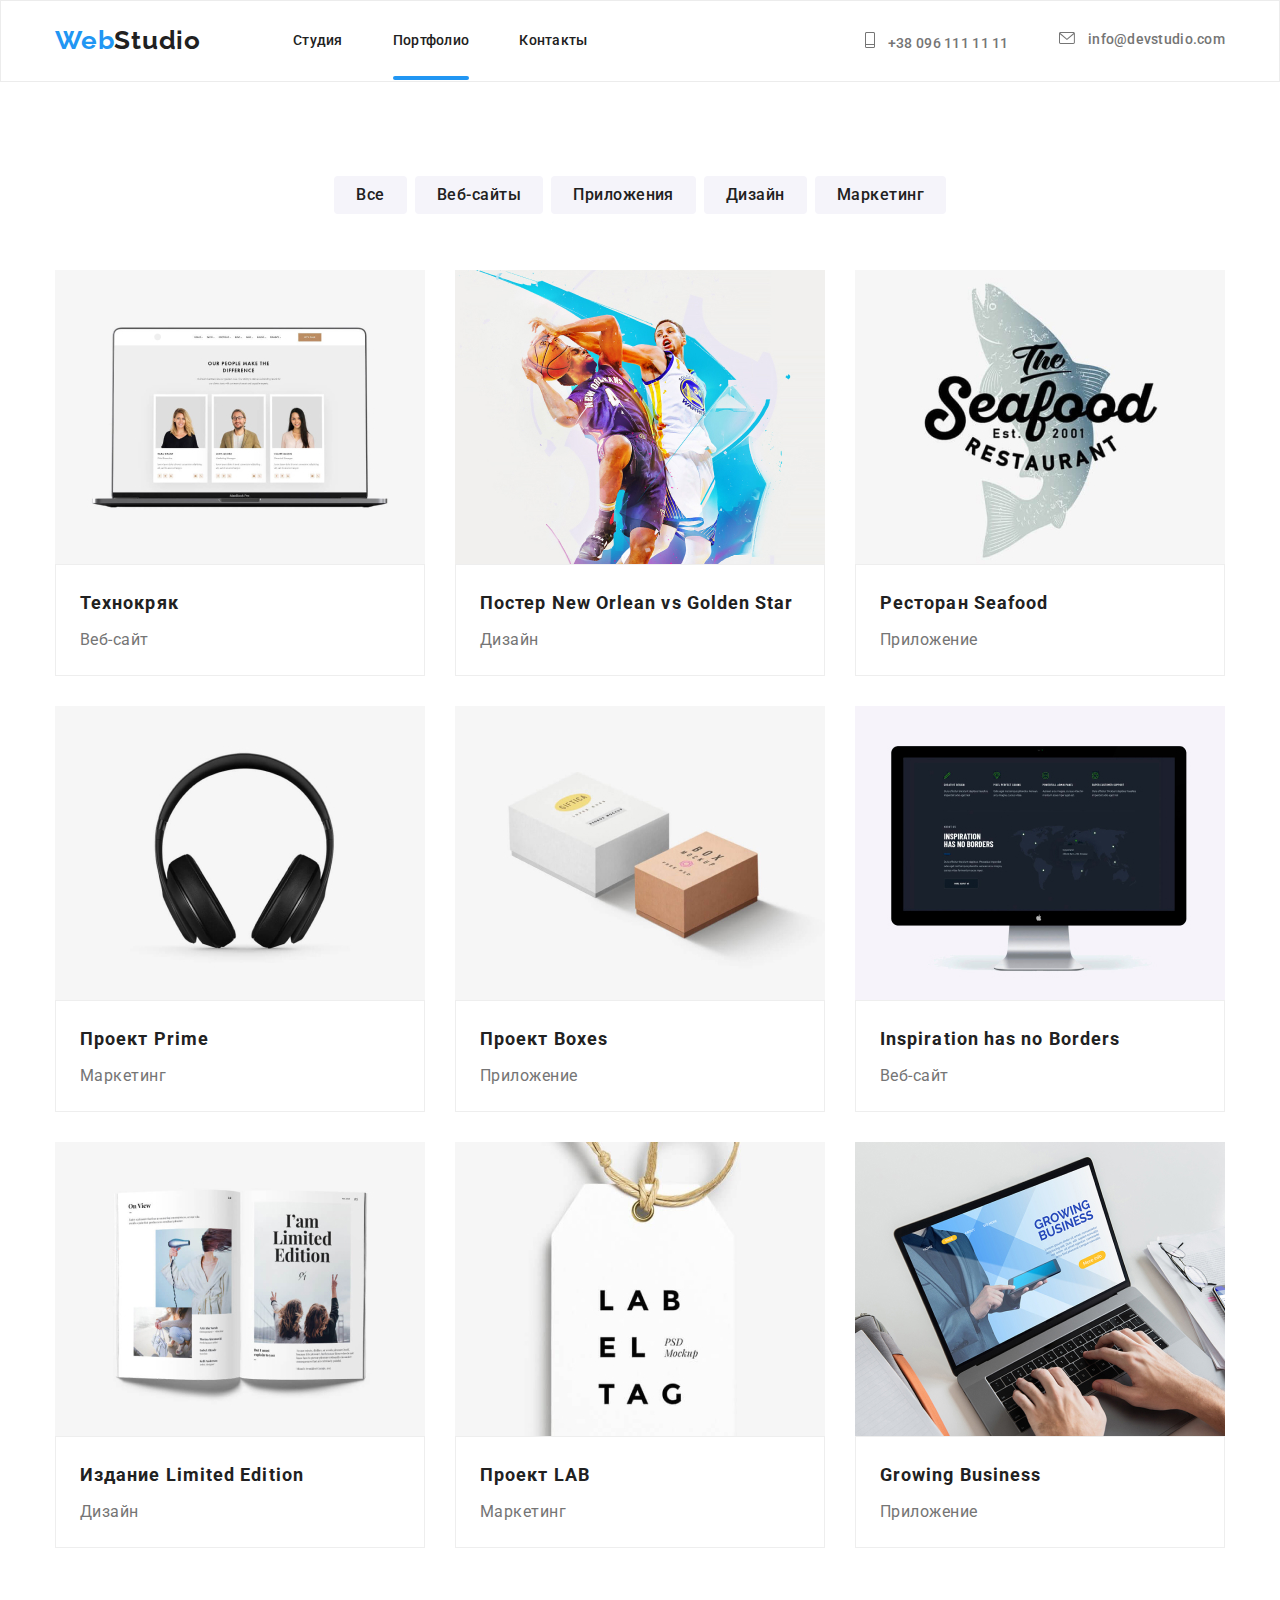
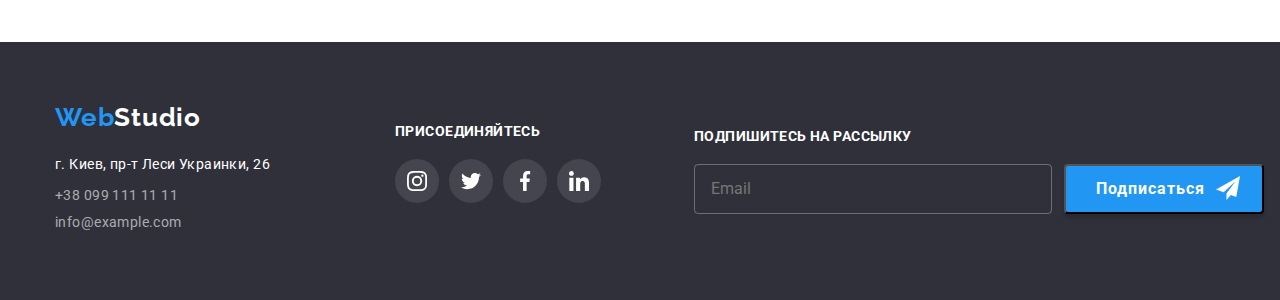
==== portfolio.html @ 3cc156e0 "new start" ====
<!DOCTYPE html>
<html lang="ru">
  <head>
    <meta charset="UTF-8" />
    <meta name="viewport" content="width=device-width, initial-scale=1.0" />
    <title>Portfolio</title>
    <link
      rel="stylesheet"
      href="https://cdnjs.cloudflare.com/ajax/libs/modern-normalize/1.0.0/modern-normalize.css"
    />
    <link
      href="https://fonts.googleapis.com/css2?family=Raleway:wght@700&family=Roboto:wght@400;500;900&display=swap"
      rel="stylesheet"
    />
    <link
      rel="stylesheet"
      href="https://cdnjs.cloudflare.com/ajax/libs/animate.css/4.1.1/animate.min.css"
    />
    <link rel="stylesheet" href="./css/styles.css" />
  </head>
  <body>
    <!-- Header-->
    <header class="portfolio-header">
      <!-- navigation-->
      <div class="container">
        <nav class="navigation">
          <div class="portfolio-logo">
            <a
              class="link-portfolio-link link animate__bounceIn"
              href="./index.html"
              aria-label="Портфолио"
            >
              <span class="logo-list list">Web</span><span class="logo-list2 list">Studio</span>
            </a>
          </div>
          <ul class="navigation-list list">
            <li class="navigation-list-item">
              <a class="navigation-list-link link" href="./index.html">Студия</a>
            </li>
            <li class="navigation-list-item">
              <a class="link navigation-list-link curent-link" href="./portfolio.html"
                ><span class="navigation-list-link2">Портфолио</span></a
              >
            </li>
            <li class="navigation-list-item">
              <a class="navigation-list-link link" href="">Контакты</a>
            </li>
          </ul>
        </nav>

        <!-- address-->
        <address class="address">
          <ul class="list-contacts">
            <li class="header-tel-list list">
              <a class="header-tel-link link" href="tel:+380961111111">
                <svg class="icon-telsvg">
                  <use href="./images/sprite.svg.svg#icon-telsvg"></use>
                </svg>
                +38 096 111 11 11</a
              >
            </li>
            <li class="item-mail list">
              <a class="header-mail-link link" href="mailto:info@devstudio.com">
                <svg class="icon-emailsvg">
                  <use href="./images/sprite.svg.svg#icon-emailsvg"></use>
                </svg>
                info@devstudio.com</a
              >
            </li>
          </ul>
        </address>
      </div>
    </header>
    <!-- Filters-->
    <!-- Main-->
    <main class="Main">
      <section class="filters">
        <h1 hidden>main section</h1>
        <div class="container">
          <div class="wrapper-filters">
            <ul class="filters-list list">
              <li class="filters-item">
                <button class="choose-button-filters" type="button">Все</button>
              </li>
              <li class="filters-item">
                <button class="choose-button-filters" type="button">Веб-сайты</button>
              </li>
              <li class="filters-item">
                <button class="choose-button-filters" type="button">Приложения</button>
              </li>
              <li class="filters-item">
                <button class="choose-button-filters" type="button">Дизайн</button>
              </li>
              <li class="filters-item">
                <button class="choose-button-filters" type="button">Маркетинг</button>
              </li>
            </ul>
          </div>
        </div>
      </section>

      <!-- Portfolio works-->
      <section class="portfolio-works">
        <div class="container">
          <h1 class="title-portfolio" hidden>Портфолио работ</h1>
          <ul class="portfolio-works-list list">
            <li class="item-works">
              <div class="works-img-wraper">
                <img
                  class="item-works-img"
                  src="./images/portfolio.works/img1.jpg"
                  alt="картинка Веб-сайта"
                  width="370"
                  height="294"
                />

                <div class="overlay-portfolio">
                  <p class="text">
                    Технокряк это современная площадка распространения коронавируса. Компании
                    используют эту платформу для цифрового шпионажа и атак на защищённые сервера
                    конкурентов.
                  </p>
                </div>
              </div>

              <div class="works-contant">
                <h2 class="title-works">Технокряк</h2>
                <p class="projects-name">Веб-сайт</p>
              </div>
            </li>

            <li class="item-works">
              <div class="works-img-wraper">
                <img
                  class="item-works-img"
                  src="./images/portfolio.works/img2.jpg"
                  alt="Баскетболисты в прыжке"
                  width="370"
                  height="294"
                />
                <div class="overlay-portfolio">
                  <p class="text">
                    Технокряк это современная площадка распространения коронавируса. Компании
                    используют эту платформу для цифрового шпионажа и атак на защищённые сервера
                    конкурентов.
                  </p>
                </div>
              </div>
              <div class="works-contant">
                <h2 class="title-works">Постер <span lang="en">New Orlean vs Golden Star</span></h2>
                <p class="projects-name">Дизайн</p>
              </div>
            </li>
            <li class="item-works">
              <div class="works-img-wraper">
                <img
                  class="item-works-img"
                  src="./images/portfolio.works/img3.jpg"
                  alt="Название ресторана Seafood"
                  width="370"
                  height="294"
                />
                <div class="overlay-portfolio">
                  <p class="text">
                    Технокряк это современная площадка распространения коронавируса. Компании
                    используют эту платформу для цифрового шпионажа и атак на защищённые сервера
                    конкурентов.
                  </p>
                </div>
              </div>
              <div class="works-contant">
                <h2 class="title-works">Ресторан <span lang="en">Seafood</span></h2>
                <p class="projects-name">Приложение</p>
              </div>
            </li>
            <li class="item-works">
              <div class="works-img-wraper">
                <img
                  class="item-works-img"
                  src="./images/portfolio.works/img4.jpg"
                  alt="Наушники"
                  width="370"
                  height="294"
                />
                <div class="overlay-portfolio">
                  <p class="text">
                    Технокряк это современная площадка распространения коронавируса. Компании
                    используют эту платформу для цифрового шпионажа и атак на защищённые сервера
                    конкурентов.
                  </p>
                </div>
              </div>
              <div class="works-contant">
                <h2 class="title-works">Проект <span lang="en">Prime</span></h2>
                <p class="projects-name">Маркетинг</p>
              </div>
            </li>
            <li class="item-works">
              <div class="works-img-wraper">
                <img
                  class="item-works-img"
                  src="./images/portfolio.works/img5.jpg"
                  alt="Две коробки"
                  width="370"
                  height="294"
                />
                <div class="overlay-portfolio">
                  <p class="text">
                    Технокряк это современная площадка распространения коронавируса. Компании
                    используют эту платформу для цифрового шпионажа и атак на защищённые сервера
                    конкурентов.
                  </p>
                </div>
              </div>
              <div class="works-contant">
                <h2 class="title-works">Проект <span lang="en"> Boxes</span></h2>
                <p class="projects-name">Приложение</p>
              </div>
            </li>
            <li class="item-works">
              <div class="works-img-wraper">
                <img
                  class="item-works-img"
                  src="./images/portfolio.works/img6.jpg"
                  alt="Компьютер"
                  width="370"
                  height="294"
                />
                <div class="overlay-portfolio">
                  <p class="text">
                    Технокряк это современная площадка распространения коронавируса. Компании
                    используют эту платформу для цифрового шпионажа и атак на защищённые сервера
                    конкурентов.
                  </p>
                </div>
              </div>
              <div class="works-contant">
                <h2 class="title-works">
                  <span lang="en">Inspiration has no Borders</span>
                </h2>
                <p class="projects-name">Веб-сайт</p>
              </div>
            </li>
            <li class="item-works">
              <div class="works-img-wraper">
                <img
                  class="item-works-img"
                  src="./images/portfolio.works/img7.jpg"
                  alt="Книга"
                  width="370"
                  height="294"
                />
                <div class="overlay-portfolio">
                  <p class="text">
                    Технокряк это современная площадка распространения коронавируса. Компании
                    используют эту платформу для цифрового шпионажа и атак на защищённые сервера
                    конкурентов.
                  </p>
                </div>
              </div>
              <div class="works-contant">
                <h2 class="title-works">Издание <span lang="en">Limited Edition</span></h2>
                <p class="projects-name">Дизайн</p>
              </div>
            </li>
            <li class="item-works">
              <div class="works-img-wraper">
                <img
                  class="item-works-img"
                  src="./images/portfolio.works/img8.jpg"
                  alt="Бирка от одежды с надписью"
                  width="370"
                  height="294"
                />
                <div class="overlay-portfolio">
                  <p class="text">
                    Технокряк это современная площадка распространения коронавируса. Компании
                    используют эту платформу для цифрового шпионажа и атак на защищённые сервера
                    конкурентов.
                  </p>
                </div>
              </div>
              <div class="works-contant">
                <h2 class="title-works">Проект <span lang="en">LAB</span></h2>
                <p class="projects-name">Маркетинг</p>
              </div>
            </li>
            <li class="item-works">
              <div class="works-img-wraper">
                <img
                  class="item-works-img"
                  src="./images/portfolio.works/img9.jpg"
                  alt="Человек работает за компьютером"
                  width="370"
                  height="294"
                />
                <div class="overlay-portfolio">
                  <p class="text">
                    Технокряк это современная площадка распространения коронавируса. Компании
                    используют эту платформу для цифрового шпионажа и атак на защищённые сервера
                    конкурентов.
                  </p>
                </div>
              </div>
              <div class="works-contant">
                <h2 class="title-works">
                  <span lang="en">Growing Business</span>
                </h2>
                <p class="projects-name">Приложение</p>
              </div>
            </li>
          </ul>
        </div>
      </section>
    </main>
    <!--Footer-->
    <footer class="page-footer">
      <div class="container">
        <nav class="nav-footer">
          <div class="nav-footer-wraper">
            <a class="logo-link link" href="./index.html" aria-label="логотип вэбстудии">
              <span class="logo-footer">Web</span><span class="logo-footer-two">Studio</span>
            </a>
          </div>

          <address class="address">
            <ul class="footer-address-list list">
              <li class="footer-map-item-list list">
                <a
                  class="footer-map-link link"
                  href="https://goo.gl/maps/KVh2sjvW69xW6A4LA"
                  target="_blank"
                >
                  г. Киев, пр-т Леси Украинки, 26
                </a>
              </li>
              <li class="footer-item-tel list">
                <a class="footer-tel-link link" href="tel:+380991111111 ">+38 099 111 11 11</a>
              </li>
              <li class="footer-item-mail list">
                <a class="footer-mail-link link" href="mailto:info@example.com">info@example.com</a>
              </li>
            </ul>
          </address>
        </nav>
        <div class="social-wraper">
          <b class="join">Присоединяйтесь</b>
          <ul class="footer-social-list">
            <li class="footer-social-list-item">
              <a href="" class="footer-social-list-link">
                <svg class="footer-social-list-svg">
                  <use href="./images/sprite.svg.svg#icon-instagramsvg"></use>
                </svg>
              </a>
            </li>
            <li class="footer-social-list-item">
              <a href="" class="footer-social-list-link">
                <svg class="footer-social-list-svg">
                  <use href="./images/sprite.svg.svg#icon-twittersvg"></use>
                </svg>
              </a>
            </li>
            <li class="footer-social-list-item">
              <a href="" class="footer-social-list-link">
                <svg class="footer-social-list-svg">
                  <use href="./images/sprite.svg.svg#icon-facebooksvg"></use>
                </svg>
              </a>
            </li>
            <li class="footer-social-list-item">
              <a href="" class="footer-social-list-link">
                <svg class="footer-social-list-svg">
                  <use href="./images/sprite.svg.svg#icon-linkedinsvg"></use>
                </svg>
              </a>
            </li>
          </ul>
        </div>
        <div class="footer-subscribe-wraper">
          <p class="subscribe-letter">Подпишитесь на рассылку</p>
          <form action="#" method="GET" class="subscribe-form">
            <input
              class="modal-form-subscrib"
              type="email"
              name="mail"
              placeholder="Email"
              required
            />
            <div class="modal-subscribe-button-wraper">
              <button type="submit" class="modal-subscribe-button iconsend">
                <span class="modal-subscribe-link">Подписаться</span>
              </button>
            </div>
          </form>
        </div>
      </div>
    </footer>
  </body>
</html>
---- css/styles.css ----
:root {
  --accent-font: "Roboto", sans-serif;
  --secondary-font: "Raleway", sans-serif;
  --accent-color: #757575;
  --secondary-color: #212121;
  --hover-color: #2196f3;
}


*,
*::before,
*::after {
  box-sizing: border-box;
  padding: 0;
}

body {
  font-family: roboto, sans-serif;
  font-style: normal;
}

.list {
  list-style: none;
}
.link {
  text-decoration: none;
}

ul {
  list-style: none;
}

p,
ul,
h1,
h2,
h3 {
  margin: 0;
  padding: 0;
}
.section {
  padding-top: 94px;
  padding-bottom: 94px;
}

a {
  text-decoration: none;
}
img {
  display: block;
}

.visually-hidden {
  position: absolute !important;
  clip: rect(1px 1px 1px 1px); /* IE6, IE7 */
  clip: rect(1px, 1px, 1px, 1px);
  padding: 0 !important;
  border: 0 !important;
  height: 1px !important;
  width: 1px !important;
  overflow: hidden;
}
.container {
  width: 1200px;
  margin-left: auto;
  margin-right: auto;
  padding-left: 15px;
  padding-right: 15px;
}

/*header html*/
.header { 
   padding-top: 24px;
  padding-bottom: 25px;

}
.header .container {
  display: flex;
  align-items: center;
  
  background-color: #ffffff;
}
.logo {
  font-family: Raleway;
  font-weight: bold;
  font-size: 26px;
  line-height: 1.192;
  /* identical to box height */

  letter-spacing: 0.03em;

  color: --hover-color: #2196f3;
}
.logo-link {
  margin-right: 92px;
  animation-duration: 1000ms;
  animation-iteration-count: 4;
  
}
.logo-two {
  font-family: Raleway;
  font-weight: bold;
  font-size: 26px;
  line-height: 1.192;
  /* identical to box height */

  letter-spacing: 0.03em;
  color: #212121;
}
.studio-color ,
.nav-portfolio-link,
.nav-contakts-link  {
  font-family: Roboto;
  font-style: normal;
  font-weight: 500;
  font-size: 14px;
  line-height: 16px;
  letter-spacing: 0.02em;

  color: #212121;
  transition: all 250ms cubic-bezier(0.4, 0, 0.2, 1);
}
.curent-link {
  position: relative;
  padding-bottom: 32px;
}



 
.curent-link ::after {
  position: absolute;
  left: 0;
  bottom:  0;
  content: "";
  display: block;
  width: 100%;
  height: 4px;
  border-radius: 2px;
  background-color: #2196F3;
  transition: all 250ms cubic-bezier(0.4, 0, 0.2, 1);
 
}

/*.nav-studio-link:hover::after{
  opacity: 1;}*/

.navigation {
  display: flex;
  align-items: center;
}
.navigation-list {
  display: flex;
}
.nav-list-item:not(:last-child) {
  margin-right: 50px;
  
}

.nav-portfolio-link,
.nav-contakts-link {
  font-weight: 500;
  font-size: 14px;
  line-height: 1.142;
  letter-spacing: 0.02em;

  color: #212121;
}



/*Address header html*/
.address {
  font-style: normal;
}

.header .address {
  margin-left: auto;
}
.header-address-list {
  display: flex;
   align-content: center;
   align-items: center;
}
.header-mail-link {
  display: flex;
 
  align-items: center;
  font-weight: 500;
  font-size: 14px;
  line-height: 16px;
  letter-spacing: 0.02em;
  color: #757575;
   align-content: center;
}
.icon-emailsvg {
  padding: 0;
  border: none;
  width: 16px;
  height: 12px;
  margin-right: 10px;
  fill: currentColor;
 
}
.icon-emailsvg:hover {
 fill:rgba(33, 150, 243, 1) ; 

}


.header-tel-link {
  font-weight: 500;
  font-size: 14px;
  line-height: 16px;
  letter-spacing: 0.02em;
  color: #757575;
  margin-right: 50px;
}
.icon-telsvg {
   padding: 0;
  border: none;
  width: 10px;
  height: 16px;
  margin-right: 10px;
  fill: currentColor;

}
.icon-telsvg:hover {
 fill:rgba(33, 150, 243, 1) ; 

}
/*header navigation hover*/
.nav-link:hover,
.nav-link:focus,
.studio-color:hover,
.studio-color:focus,
.nav-portfolio-link:hover,
.nav-portfolio-link:focus,
.nav-contakts-link:hover,
.nav-contakts-link:focus,
.header-mail-link:hover,
.header-mail-link:focus,
.header-tel-link:hover,
.header-tel-link:focus {
  color: #2196f3;
}



/*main index.html*/

/*Hero*/
.Hero {
  background: #2f303a;
  align-items: center;
  padding-top: 200px;
  padding-bottom: 200px;
}
.overlay  {
  height: 600px;
  
  margin-left: auto;
  margin-right: auto;
  background-image: linear-gradient(to right,rgba(47, 48, 58, 0.4), rgba(47, 48, 58, 0.4)
  ) ,
  url("../images/hero/hero.png.png");
  background-size: cover;
}

.title-hero {
  font-family: Roboto;
  font-weight: 900;
  font-size: 44px;
  line-height: 1.364;
  /* or 136% */

  text-align: center;
  letter-spacing: 0.06em;
  text-transform: uppercase;

  color: #ffffff;

  align-content: center;
}
.wraper-title {
  padding-left: 30px;
}
.wraper-button-hero {
  align-items: center;
  text-align: center;
  letter-spacing: 0.06em;

  align-content: center;
  padding: 30px;
   
}
.button-hero {
  font-weight: 700;
  font-size: 16px;
  line-height: 1.875
  text-align: center;
  align-items: center;
  letter-spacing: 0.06em;
  background: #188ce8;
  color: #ffffff;
  border-radius: 4px;
  
}
.button-hero-link:hover,
.button-hero-link:focus {
color:  rgba(0, 0, 0, 0.25);
}

.button-hero-link {
  padding: 10px 32px;
  font-weight: bold;
  font-size: 16px;
  line-height: 1.87;
  /* identical to box height, or 187% */

  display: flex;
  align-items: center;
  text-align: center;
  letter-spacing: 0.06em;

  color: #ffffff;
 
}

/*features*/
.features {
  padding-top: 94px;
  padding-bottom: 94px;
}
.title-advantages {
  font-weight: bold;
  font-size: 14px;
  line-height: 1.142;
  letter-spacing: 0.03em;
  text-transform: uppercase;

  color: #212121;
  padding-top: 30px;
}
.features-item:not(:first-child) {
  padding-left: 30px;
 
}


.features-list {
  display: flex;
  flex-wrap: nowrap;
  }
  .features-item::before {
    display: block;
    content:"" ;
    height: 120px;
    background-color:rgba(245, 244, 250, 1) ;
    background-repeat: no-repeat;
    background-position: center;
   /*background-size: contain;*/
    border-radius: 4px;
    }


.features-item.antena::before {
  background-image: url("../images/Feautures/antena.svg.svg");

}

.features-item.clock::before {
  background-image: url("../images/Feautures/clock.svg.svg");

}
.features-item.diagram::before {
  background-image: url("../images/Feautures/diagram.svg.svg");

}
.features-item.astronaut::before {
  background-image: url("../images/Feautures/astronaut.svg.svg");

}


.wraper-features {
  align-items: center;
}

.desc-title-advantages {
  font-weight: normal;
  font-size: 14px;
  line-height: 1.714;
  /* or 171% */

  letter-spacing: 0.03em;

  color: #757575;
  width: 270px;
}
/*description of services*/
.description-services {
  padding-bottom: 94px;
}
.description-services-item-list {
  display: flex;
  flex-wrap: nowrap;
}

.item-services:not(:last-child) {
  margin-right: 30px;
}

.title-description {
  font-weight: bold;
  font-size: 36px;
  line-height: 1.17;
  text-align: center;
  letter-spacing: 0.03em;

  color: #212121;
 padding-bottom:  50px;
}
.item-services {
  position: relative;
}
.describtion-img {
  position: absolute;
  display: flex;
  justify-content: center;
  align-items: center;
  background: rgba(47, 48, 58, 0.8);
  width: 370px;
height: 70px;
left: 0;
bottom: 0;

font-family: Roboto;
font-style: normal;
font-weight: bold;
font-size: 14px;
line-height: 1.142;
text-align: center;
letter-spacing: 0.03em;
text-transform: uppercase;

color: #FFFFFF;


}

/*Team*/
.section.team {
 background: #F5F4FA;
}
.wraper-team {
  padding-bottom: 47px;
}

.title-team {
  font-weight: 700;
  font-size: 36px;
  line-height: 1.17;
  text-align: center;
  letter-spacing: 0.03em;

  color: #212121;
  margin-bottom: 54px;

}
.item-team { 
  background: #FFFFFF;
/* material shadow v1 */

box-shadow: 0px 1px 3px rgba(0, 0, 0, 0.12), 0px 1px 1px rgba(0, 0, 0, 0.14), 0px 2px 1px rgba(0, 0, 0, 0.2);
border-radius: 0px 0px 4px 4px;
}

.team-list {
  display: flex;
  flex-wrap: nowrap;
}
.item-team:not(:last-child) {
  margin-right: 30px;
}

.title-name {
  font-weight: 500;
  font-size: 16px;
  line-height: 1.19;
  /*text-align: center;*/
  /* identical to box height */
  letter-spacing: 0.03em;

  color: #212121;
}
.title-advantages {
  padding-bottom: 10px;
}

.social-list-svg {
  width: 20px;
  height: 20px;
  fill:#AFB1B8;
  transition: fill 250ml cubic-bezier(0.4, 0, 0.2, 1);
  
}
.social-list {
  display: flex;
  justify-content: space-between;
   padding-left: 32px;
   padding-right: 32px;
  padding-top: 16px;
   padding-bottom: 30px;
}
/*.social-list:not(:last-child) {
  padding-left: 32px;*/



.social-list-link {
  display: flex;
  align-items: center;
  justify-content: center;
  width: 44px;
  height: 44px;
  border-radius: 50%;
 background-color:#ffffff ;
 fill: #ffffff ;
 
 transition: background-color 250ms cubic-bezier(0.4, 0, 0.2, 1);

}

.social-list-link:hover,
.social-list-link:focus {
  background-color: #2196F3;
  color: #ffffff;
   
}


.social-list-link:hover
.social-list-svg,
.social-list-link:focus 
.social-list-svg {
  fill: currentColor;
  
}



.team-description {
  align-items: center;
  text-align: center;
  padding-top: 10px;
}

.desc-profession {
  font-weight: normal;
  font-size: 16px;
  line-height: 1.19;
  /* identical to box height */

  /*text-align: center;*/
  letter-spacing: 0.03em;

  color: #757575;
margin-bottom: 30px;
}
/*clients*/
.clients  {
  display: flex;
  align-items: center;
  padding-top: 94px;
  padding-bottom: 94px;
  background-color: #ffffff;
}
.clients-name {
font-family: Roboto;
font-style: 700;
font-weight: bold;
font-size: 36px;
line-height: 1.17;
text-align: center;
letter-spacing: 0.03em;
color: #212121;
padding-bottom: 50px;
}
.clients-list {
  display: flex;
}
.clients-list-item {
width: 170px;
height: 90px;
border: 1px solid #AFB1B8;
border-radius: 4px;
margin-right: 30px;
display: flex;
justify-content: center;
align-items: center;

}
.clients-list-link {
  display: flex;
  align-items: center;
  justify-content: center;
  width: 170px;
  height: 90px;
  border-radius: 4px;
  color: #AFB1B8;
   transition: all 250ms cubic-bezier(0.4, 0, 0.2, 1);

}


.clients-list-item:last-child {
  margin-right: 0;
}

.clients-list-link svg {
  fill: rgba(175, 177, 184, 1);
 
   
 }
 .clients-list-link:hover svg,
 .clients-list-link:focus svg
  {
   fill:#2196F3;
   border-color: #2196F3;
  
  color: #AFB1B8 ;
    
 }

 .clients-list-item:hover ,
 .clients-list-item:focus 
  {
   border-color: #2196F3;
   fill:#2196F3;
    
 }
 .clients-list-svg {
  fill: currentColor;
  transition: all 250ms cubic-bezier(0.4, 0, 0.2, 1);

}

.yaco {
 width: 46px;
 height: 50px;
 
 
}
.tagline {
  width: 40px;
 height: 52px;

}
.company {
  width: 40px;
 height: 42px;

}
.fosterpeters {
  width: 80px;
 height: 42px;

}
.brand {
  width: 60px;
 height: 48px;

}
.tag {
  width: 88px;
 height: 46px;

}




/*Footer html*/
.page-footer {
  background: #2f303a;
  display: block;
  
}

.page-footer > .container {
  display: flex;

  align-items: center;
}

.nav-footer {
  padding-top: 60px;
  padding-bottom: 60px;
}
.nav-footer-wraper {
  padding-bottom: 20px;
}

.logo-footer {
  font-family: Raleway;
  font-weight: bold;
  font-size: 26px;
  line-height: 1.192;
  /* identical to box height */

  letter-spacing: 0.03em;

  color: #2196f3;
}

.logo-footer-two {
  font-family: Raleway;
  font-weight: bold;
  font-size: 26px;
  line-height: 1.192;
  /* identical to box height */

  letter-spacing: 0.03em;
  color: #ffffff;
}

.footer-map-link {
  font-family: Roboto;
  font-weight: normal;
  font-size: 14px;
  line-height: 1, 714;
  /* or 171% */

  letter-spacing: 0.03em;

  color: #ffffff;
  padding-top: 20px;
}

.tel-item,
.mail-item {
  padding-top: 9px;
}

.footer-tel-link,
.footer-mail-link {
  font-family: Roboto;
  font-weight: normal;
  font-size: 14px;
  line-height: 1, 714;
  /* or 171% */

  letter-spacing: 0.03em;

  color: rgba(255, 255, 255, 0.6);
}
.social-wraper {
  display: block;
  min-width:  206px;
  height: 120px;
 margin-left: 102px;
}
.join {
display:inline-block;
margin-bottom: 21px;
font-style: normal;
font-weight: 700;
font-size: 14px;
line-height: 1.143;
letter-spacing: 0.03em;
text-transform: uppercase;
color: #FFFFFF;
text-align: left;

margin-bottom: 20px;
padding-top: 12px;

}

.footer-social-list {
  display: flex;
  width: 206px;
  justify-content: space-between;
}

.footer-social-list-link {
  display: flex;
  align-items: center;
  justify-content: center;
  width: 44px;
  height: 44px;
  border-radius: 50%;
 background-color:rgba(255, 255, 255, 0.1) ;
 fill:rgba(255, 255, 255, 0.1)  ;
transition: all 250ms cubic-bezier(0.4, 0, 0.2, 1);
}

.footer-social-list-link:hover,
.footer-list-link:focus {
  background-color: #2196F3;
  color: #ffffff;
}


.footer-social-list-link:hover
.footer-social-list-svg,
.footer-social-list-link:focus 
.footer-social-list-svg {
  fill: currentColor;
  
}
.footer-social-list-svg {
  width: 20px;
  height: 20px;
  fill: #ffffff;
  }

  .footer-subscribe-wraper {
    display: block;
  width: 570px;
  height: 86px;
  margin-left: 93px;
  
 }
 .subscribe-form {
  display: inline-flex;
  align-items: center;
  
}
.subscribe-letter {
  display: flex;
  
font-style: normal;
font-weight: bold;
font-size: 14px;
line-height: 1.142;
letter-spacing: 0.03em;
text-transform: uppercase;

color: #FFFFFF;
margin-bottom: 20px;

  
}
.modal-form-subscrib {
  display: block;
  width: 358px;
height: 50px;
border: 1px solid rgba(255, 255, 255, 0.3);
box-sizing: border-box;

border-radius: 4px;
padding-left: 16px;
background-color: transparent;
color: rgba(255, 255, 255, 0.6);
  
}
.modal-subscribe-button {
  width: 200px;
height: 50px;
background-color: #2196F3;
box-shadow: 0px 4px 4px rgba(0, 0, 0, 0.15);
border-radius: 4px;
margin-left: 12px;

}

.modal-subscribe-link {
  width: 109px;
height: 30px;



font-style: normal;
font-weight: bold;
font-size: 16px;
line-height: 1.875;


display: flex;
align-items: center;
text-align: center;
letter-spacing: 0.06em;

color: #FFFFFF;
padding-left: 30px;


}
.modal-subscribe-button-wraper {
  position: relative;
  cursor: pointer;


  

}
.modal-subscribe-button {
   cursor: pointer;
 
}
.modal-subscribe-button::after {
  content: "";
  display: block;
width: 24px;
 height: 24px;
   background-color: transparent;
  background-repeat: no-repeat;
  background-position: center;
  padding-left: 10px;
  position: relative;
  cursor: pointer;

}
 
.iconsend::after {
position: absolute;
background-image: url("../images/SVG/icon.send.svg.svg");

  top:50;
right: 50;
transform: translate(150px ,-28px);

}

  
/*modal button*/

.backdrop {
  position: fixed;
  top: 0;
  left: 0;

  width: 100%;
  height: 100%;
  background-color: rgba(47, 48, 58, 0.4);
  transition: all 250ms cubic-bezier(0.4, 0, 0.2, 1);
}
.backdrop.is-hidden {
  opacity: 0;
  visibility: hidden;
  pointer-events: none;
  transition: all 250ms linear 250ms;
}

.backdrop.is-hidden .modal {
  transform: translate(-50%, -50%) scale(0);
  transition: all 500ms linear 0ms;
}
/*============ MODAL  ============*/

.modal {
  position: absolute;
  top: 50%;
  left: 50%;
  transform: translate(-50%, -50%) scale(1);
  width: 528px;
  height: 581px;
  background-color: #ffffff;
  box-shadow: 0px 1px 3px rgba(0, 0, 0, 0.12), 0px 1px 1px rgba(0, 0, 0, 0.14), 0px 2px 1px rgba(0, 0, 0, 0.2);
  border-radius: 4px;
  
}
.close-btn:focus + .modal-btn-svg{
  fill: #2196F3;
    
}
.close-btn:focus {
   fill: #2196F3;
     
}


.modal-btn-svg {
  position: absolute;
  top: 0;
  left: 0;
  width: 30px;
  height: 30px;
/*background: #FFFFFF;*/
color: #000000;
padding-top: 8px;
padding-bottom: 10px;
 }

.close-btn {
  position: absolute;
  top: 8px;
  right: 8px;
  width: 30px;
  height: 30px;
  background-color: #FFFFFF;
  border: 1px solid rgba(0, 0, 0, 0.1);
  border-radius: 50%;
  cursor: pointer;
}

.modal-wraper{
  width: 528px;
  height: 581px;
margin:  auto;
padding: 40px;


}
/*============ MODAL FORM ============*/
.modal-form {
  width: 448px;
  
}


textarea {
  resize: none;
}

.text-area {

  font-family: Roboto;
font-style: normal;
font-weight: bold;
font-size: 20px;
line-height: 1.15;
text-align: center;
letter-spacing: 0.03em;

color: #212121;
margin-bottom: 12px;

}
.form-field {
  display: flex;
  flex-direction: column;
  margin-bottom: 10px;
  outline: none;
}

.fields-name {

font-style: normal;
font-weight: normal;
font-size: 12px;
line-height: 1.667;
/* identical to box height */

letter-spacing: 0.01em;

color: #757575;

}
.modal-form-input {
  display: block;
  width: 100%;
  height: 40px;
  border: 1px solid rgba(33, 33, 33, 0.2);
  border-radius: 4px;
  padding-left: 42px;
}


.comment {
  width: 448px;
height: 120px;
border: 1px solid rgba(33, 33, 33, 0.2);
box-sizing: border-box;
border-radius: 4px;
padding: 12px 16px;

} 
/*.enter-text {
  display: block;
  width: 416px;
height: 96px;



font-style: normal;
font-weight: normal;
font-size: 14px;
line-height: 1.142;
letter-spacing: 0.01em;

color: rgba(117, 117, 117, 0.5);
padding: 12px 16px;
}*/

.send-button {
  display: flex;
  width: 200px;
height: 50px;
background-color: #188CE8;
box-shadow: 0px 4px 4px rgba(0, 0, 0, 0.15);
border-radius: 4px;
margin: 0 auto;
/*padding-top: 30px;
padding-bottom: 40px;*/
border: none;
}
.send-button-link {
  width: 89px;


font-style: normal;
font-weight: bold;
font-size: 16px;
line-height: 1.875;
/* identical to box height, or 187% */

display: flex;
align-items: center;
text-align: center;
letter-spacing: 0.06em;

color: #FFFFFF;
padding-top: 10px;
padding-bottom: 10px;
padding-left: 56px;}



.modal-form-policy-label::before {
  display: inline-block;
  content: "";
  width: 16px;
  height: 15px;
  outline: 1px solid #000;
  margin-right: 8px;
 
  
}
.modal-form-input:focus,
.comment:focus {
  outline: none;
  border: 1px solid  #2196F3;
  cursor: pointer;
}

.modal-form-input:focus + .modal-form-svg-icon {
  fill: #2196F3;
}
.modal-form-policy-label::before:hover {
 
  border-color: transparent;
  background-color: #2196F3;
border-radius: 4px;
 

}

.modal-form-policy:checked + .modal-form-policy-label::before {
 background-image: url("../images/SVG/icon.check.svg.svg");
   background-color: #2196F3;
  border-color: transparent;
  background-size: contain;
background-origin: border-box;
border-radius: 2px;
  
 
}

.modal-form-policy-label {
  display: flex;
  align-items: center;
}
.icon {
  display: inline-block;
  width: 16px;
  height: 15px;
  background-color: #2196F3;
  border-radius: 2px;
  margin-right: 7px;

}
.modal-form-field-wrapper {
   display: block;
  position: relative;
  margin-top: 10px;


}
.modal-form-svg-icon {
  position: absolute;
  top: 50%;
  left: 12px;
  transform: translateY(-50%);
}
.agreemment-policy{
  font-family: Roboto;
font-style: normal;
font-weight: normal;
font-size: 14px;
line-height: 1.714;
/* identical to box height, or 171% */

letter-spacing: 0.03em;

color: #757575;


}
.terms-agreement {
  text-decoration: underline;
  color: #2196F3;;

}


/******finish index.html******/

/*body for portfolio*/
body {
  font-family: roboto, sans-serif;
  font-style: normal;
}
.list {
  list-style: none;
}
.link {
  text-decoration: none;
}

.address {
  font-style: normal;
}
/*header navigation portfolio*/

.portfolio-header .container {
  align-items: center;
  display: flex;
 
   /*padding-top: 24px;
   padding-bottom: 25px;
   background-color: #ffffff;*/
}
.portfolio-header {
  border: 1px solid #ECECEC;
   padding-top: 24px;
   padding-bottom: 25px;
   background-color: #ffffff;

}
 

.link-portfolio-link {
  display: block;
 margin-right: 92px;
  /*padding-top: 32px;
  padding-bottom: 32px;*/
  animation-duration: 1000ms;
  animation-iteration-count: 4;

}
.logo-list {
  font-family: Raleway;
  font-style: normal;
  font-weight: bold;
  font-size: 26px;
  line-height: 1.19;
  /* identical to box height */

  letter-spacing: 0.03em;

  color: #2196f3;
 
}
.logo-list2 {
  font-family: Raleway;
  font-style: normal;
  font-weight: bold;
  font-size: 26px;
  line-height: 1.19;
  /* identical to box height */

  letter-spacing: 0.03em;

  color: #212121;
}

.navigation {
  display: flex;

}
.navigation-list-item:not(:last-child) {
margin-right: 50px;
}
.list-contacts {
  display: flex;
 
}
  .address {
  margin-left: auto;
}

.navigation-list-link {
 /*display: block;*/

  font-weight: 500;
  font-size: 14px;
  line-height: 0.87;
  letter-spacing: 0.02em;

  color: #212121;
  /*padding-top: 32px;
  padding-bottom: 32px;*/
  transition: all 250ms cubic-bezier(0.4, 0, 0.2, 1);
}

.navigation-list-link:hover,
.navigation-list-link:focus,
.navigation-list-link2:hover,
.navigation-list-link2:focus,
.header-mail-link:hover,
.header-mail-link:focus,
.header-tel-link:hover,
.header-tel-link:focus {
  color: #2196f3;
}

}
.icon-emailsvg {
  padding: 0;
  border: none;
  width: 16px;
  height: 12px;
  margin-right: 10px;
  fill: currentColor;
 
}
.icon-emailsvg:hover {
 fill:rgba(33, 150, 243, 1) ; 

}

.icon-telsvg {
   padding: 0;
  border: none;
  width: 10px;
  height: 16px;
  margin-right: 10px;
  fill: currentColor;

}
.icon-telsvg:hover {
 fill:rgba(33, 150, 243, 1) ; }

.navigation-list-link2 {
  font-weight: 500;
  font-size: 14px;
  line-height: 0.87;
  letter-spacing: 0.02em;

  color: #212121;
}
/*address portfolio*/
.header-mail-link,
.header-tel-link {
 display: block;
 
  font-weight: 500;
  font-size: 14px;
  line-height: 0.87;
  letter-spacing: 0.02em;
  transition: color 250ms cubic-bezier(0.4, 0, 0.2, 1);
  
 /* padding-top: 32px;
  padding-bottom: 32px;*/
}
/*filters*/

/*main*/
.main {
  background: #e5e5e5;
  position: absolute;
  width: 1170px;
  height: 1360px;
  left: 215px;
  top: 174px;
  
}

.filters {
  padding-top: 94px;
}
 .filters-list  {
   
  display: flex;
  justify-content:  center;
 }

.wrapper-filters {
  justify-content:  center;
}

.filters-item:not(:last-child) {
  margin-right: 8px;
   }




.choose-button-filters:hover,
.choose-button-filters:focus {
  color: #ffffff;
  background-color:  #2196f3;
  box-shadow: 0px 3px 1px rgba(0, 0, 0, 0.1), 0px 1px 2px rgba(0, 0, 0, 0.08),
    0px 2px 2px rgba(0, 0, 0, 0.12);
     cursor: pointer;


}
.choose-button-filters {
  font-weight: 500;
  font-size: 16px;
  line-height: 1.62;
  text-align: center;
  letter-spacing: 0.03em;
  color:  #212121;;
  background: #F5F4FA;
   padding: 6px 22px;
   border: none;
   border-radius: 4px;
   min-width: 73px;
    
    padding: 6px 22px;
    cursor: pointer;
    transition: all 250ms cubic-bezier(0.4, 0, 0.2, 1)  ;

}

    

/*portfolio works*/
.title-works {
  font-weight: bold;
  font-size: 18px;
  line-height: 2;
  /* identical to box height, or 200% */

  letter-spacing: 0.06em;

  color: #212121;
  margin: 0;
}

.item-works-img {
  display: block;
}
.portfolio-works {
  padding-top: 56px;
  padding-bottom: 94px;
}

.portfolio-works-list  {
  display: flex;
  flex-wrap: wrap;
 
}

.item-works:nth-child(3n) {
  margin-right: 0px;

}

.item-works:nth-last-child(-n+3){
  margin-bottom: 0px;
}
.item-works-img::before {
  display: inline-block;
  position: absolute;
  contain:"";
  background: rgba(33, 150, 243, 0.9);
  width: 100%;
height: 100%;

}
.works-contant {
 padding: 20px 24px;
  background: #FFFFFF;
border: 1px solid #EEEEEE;
box-sizing: border-box;
cursor: pointer;
}
.item-works:hover {
box-shadow: 0px 1px 1px rgba(0, 0, 0, 0.12), 0px 4px 4px rgba(0, 0, 0, 0.06), 1px 4px 6px rgba(0, 0, 0, 0.16);
cursor: pointer;
}



.projects-name {
  font-weight: normal;
  font-size: 16px;
  line-height: 1.87;
  /* identical to box height, or 187% */

  letter-spacing: 0.03em;

  color: #757575;
  padding-top: 4px;
  margin: 0;
}

.item-works {
width: 370px;
margin-right: 30px;
margin-bottom: 30px;



}
.item-works:hover .overlay-portfolio {
  transform: translateY(0%);
}
.works-img-wraper {
  position: relative;
  overflow: hidden;
   
  }

.overlay-portfolio {
  position: absolute;
  top: 0;
  right: 0;
  background-color: rgba(33, 150, 243, 0.9);
width: 100%;
height: 100%;
 transform:translateY(100%);
  transition: all 250ms cubic-bezier(0.4, 0, 0.2, 1);



}

.text {
 
font-style: normal;
font-weight: normal;
font-size: 18px;
line-height: 1.556;
/* or 156% */

letter-spacing: 0.03em;

color: #FFFFFF;
padding-top: 63px;
padding-right: 24px;
padding-left: 24px;
}

/*footer*/
.page-footer {
  background: #2f303a;
  display: block;
   
}
.page-footer > .container {
  display: flex;
  align-items: center;
}

.logo-footer {
  font-family: Raleway;
  font-weight: bold;
  font-size: 26px;
  line-height: 1.192;
  /* identical to box height */

  letter-spacing: 0.03em;

  color: #2196f3;
}
.footer-map-link {
  font-family: Roboto;
  font-weight: normal;
  font-size: 14px;
  line-height: 1.714;
  /* or 171% */

  letter-spacing: 0.03em;

  color: #ffffff;
  padding-top: 20px;
  
}
.footer-map-item-list, 
.footer-item-tel,
 .footer-item-mail {
   padding-bottom: 9px;

}

.footer-tel-link,
.footer-mail-link {
  font-weight: normal;
  font-size: 14px;
  line-height: 1.14;
  /* or 171% */

  letter-spacing: 0.03em;
  color: rgba(255, 255, 255, 0.6);
}
.tel-item,
.mail-item {
  padding-top: 9px;
}
.footer-map-link:hover,
.footer-map-link:focus,
.footer-tel-link:hover,
.footer-tel-link:focus,
.footer-mail-link:hover,
.footer-mail-link:focus {
  color: #2196f3;
}
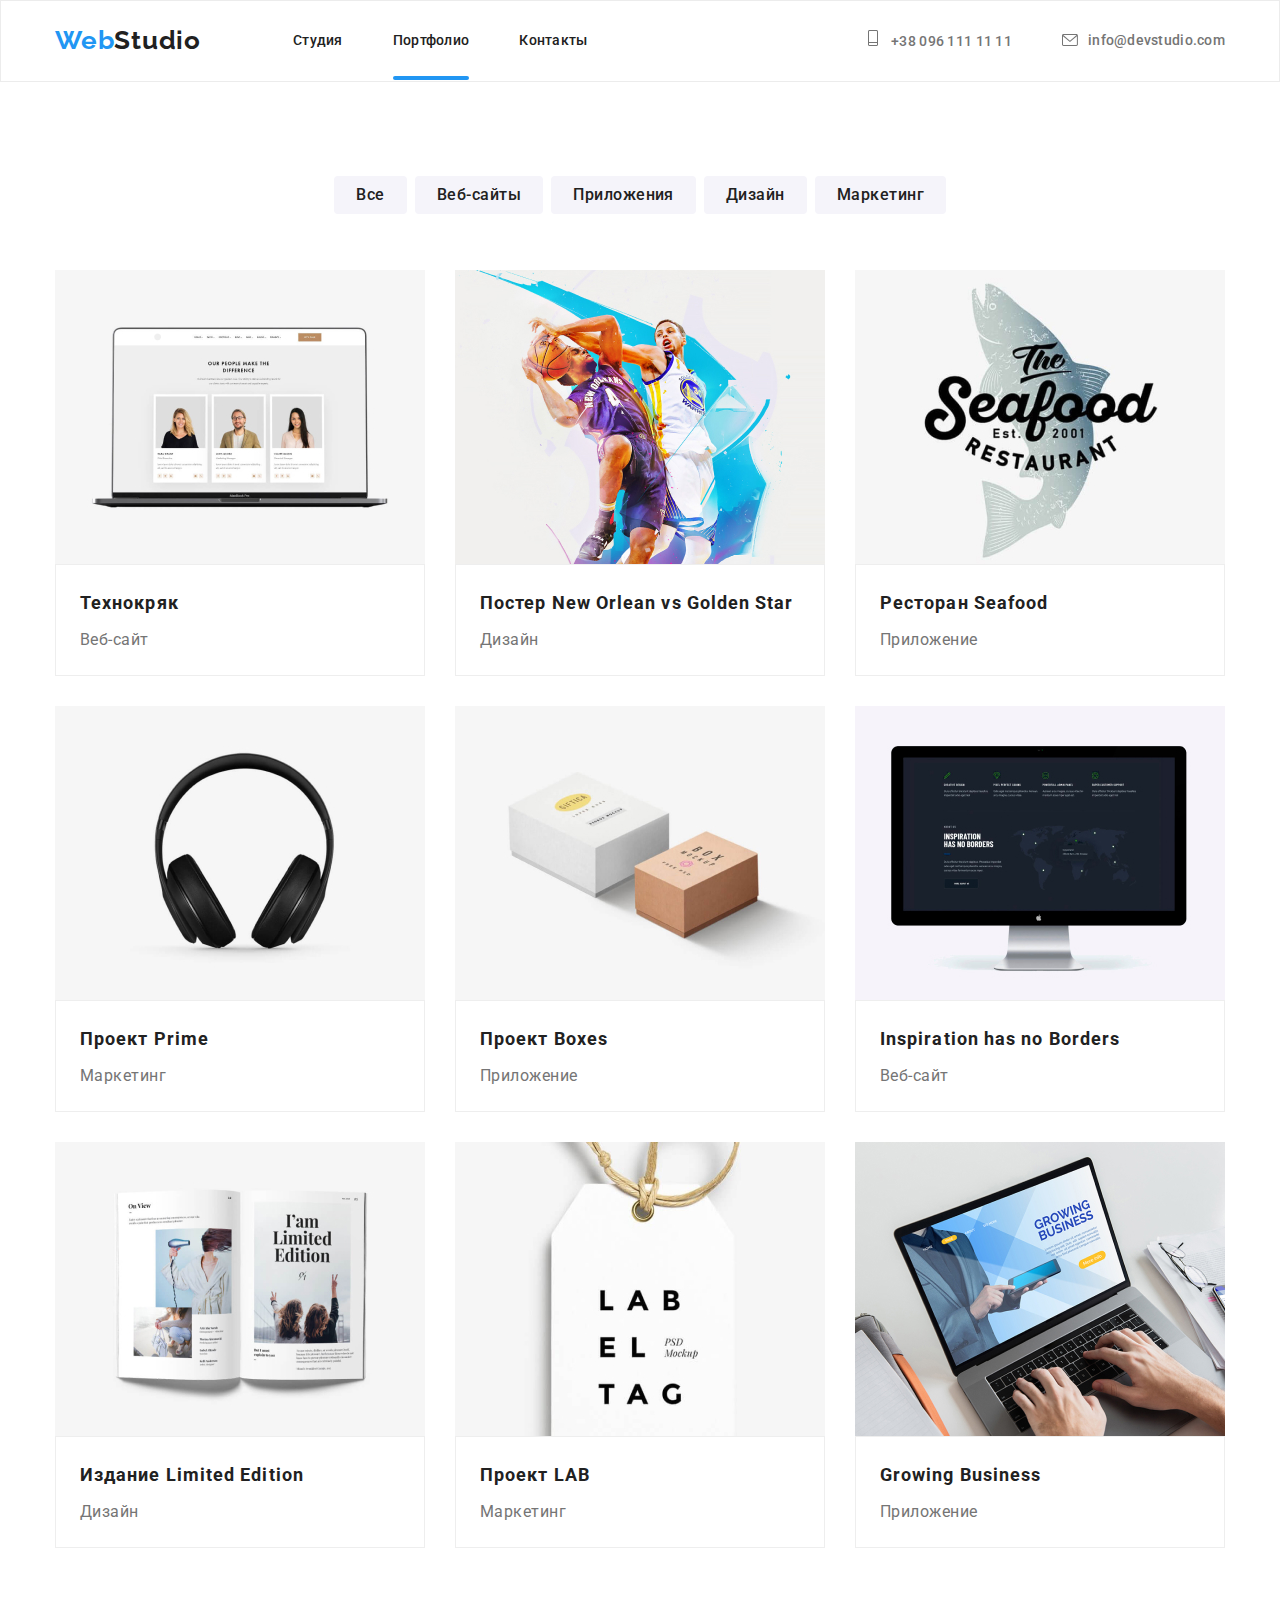
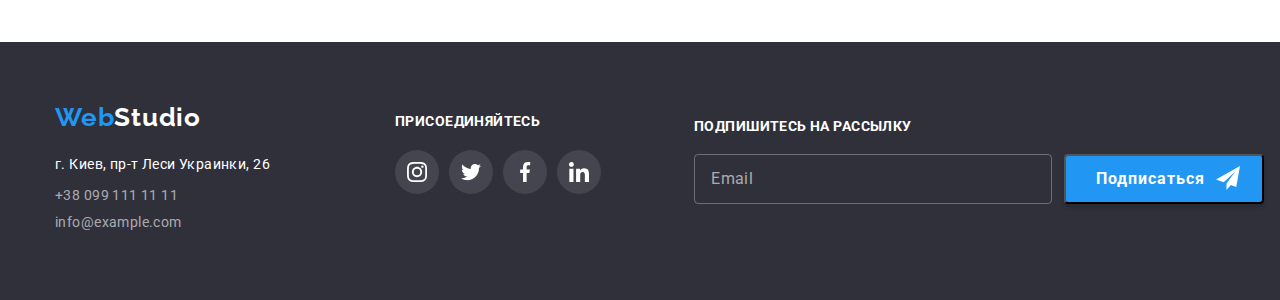
==== commit ddb1d391: "modal button ---bem" ====
--- a/portfolio.html
+++ b/portfolio.html
@@ -33,35 +33,35 @@
               <span class="logo-list list">Web</span><span class="logo-list2 list">Studio</span>
             </a>
           </div>
-          <ul class="navigation-list list">
-            <li class="navigation-list-item">
-              <a class="navigation-list-link link" href="./index.html">Студия</a>
-            </li>
-            <li class="navigation-list-item">
-              <a class="link navigation-list-link curent-link" href="./portfolio.html"
-                ><span class="navigation-list-link2">Портфолио</span></a
+          <ul class="site-nav list">
+            <li class="site-nav__item">
+              <a class="site-nav__link link" href="./index.html">Студия</a>
+            </li>
+            <li class="site-nav__item">
+              <a class="link site-nav__link curent-link" href="./portfolio.html"
+                ><span class="site-nav__portfolio">Портфолио</span></a
               >
             </li>
-            <li class="navigation-list-item">
-              <a class="navigation-list-link link" href="">Контакты</a>
+            <li class="site-nav__item">
+              <a class="site-nav__link link" href="">Контакты</a>
             </li>
           </ul>
         </nav>
 
         <!-- address-->
         <address class="address">
-          <ul class="list-contacts">
-            <li class="header-tel-list list">
-              <a class="header-tel-link link" href="tel:+380961111111">
-                <svg class="icon-telsvg">
+          <ul class="header__list">
+            <li class="header-tel__item">
+              <a class="header-tel__link link" href="tel:+380961111111">
+                <svg class="header-tel__icon-telsvg">
                   <use href="./images/sprite.svg.svg#icon-telsvg"></use>
                 </svg>
                 +38 096 111 11 11</a
               >
             </li>
-            <li class="item-mail list">
-              <a class="header-mail-link link" href="mailto:info@devstudio.com">
-                <svg class="icon-emailsvg">
+            <li class="header-mail__item">
+              <a class="header-mail__link link" href="mailto:info@devstudio.com">
+                <svg class="header-mail__icon-emailsvg">
                   <use href="./images/sprite.svg.svg#icon-emailsvg"></use>
                 </svg>
                 info@devstudio.com</a
@@ -317,7 +317,7 @@
     <footer class="page-footer">
       <div class="container">
         <nav class="nav-footer">
-          <div class="nav-footer-wraper">
+          <div class="nav-footer__wraper">
             <a class="logo-link link" href="./index.html" aria-label="логотип вэбстудии">
               <span class="logo-footer">Web</span><span class="logo-footer-two">Studio</span>
             </a>
--- a/css/styles.css
+++ b/css/styles.css
@@ -107,9 +107,9 @@
   letter-spacing: 0.03em;
   color: #212121;
 }
-.studio-color ,
-.nav-portfolio-link,
-.nav-contakts-link  {
+.site-nav__studio ,
+.site-nav__link ,
+.site-nav__link   {
   font-family: Roboto;
   font-style: normal;
   font-weight: 500;
@@ -149,22 +149,23 @@
   display: flex;
   align-items: center;
 }
-.navigation-list {
-  display: flex;
-}
-.nav-list-item:not(:last-child) {
+.site-nav {
+  display: flex;
+}
+.site-nav__item:not(:last-child) {
   margin-right: 50px;
   
 }
 
-.nav-portfolio-link,
-.nav-contakts-link {
+.site-nav__link 
+ {
   font-weight: 500;
   font-size: 14px;
   line-height: 1.142;
   letter-spacing: 0.02em;
 
   color: #212121;
+    transition: all 250ms cubic-bezier(0.4, 0, 0.2, 1);
 }
 
 
@@ -177,23 +178,34 @@
 .header .address {
   margin-left: auto;
 }
-.header-address-list {
+.header__list {
   display: flex;
    align-content: center;
    align-items: center;
-}
-.header-mail-link {
+
+}
+.header-mail__link {
   display: flex;
  
   align-items: center;
   font-weight: 500;
   font-size: 14px;
-  line-height: 16px;
+  line-height: 1.142;
   letter-spacing: 0.02em;
   color: #757575;
    align-content: center;
-}
-.icon-emailsvg {
+    transition: all 250ms cubic-bezier(0.4, 0, 0.2, 1);
+}
+.header-tel__link {
+  font-weight: 500;
+  font-size: 14px;
+  line-height: 1.142;
+  letter-spacing: 0.02em;
+  color: #757575;
+  margin-right: 50px;
+   transition: all 250ms cubic-bezier(0.4, 0, 0.2, 1);
+}
+.header-mail__icon-emailsvg {
   padding: 0;
   border: none;
   width: 16px;
@@ -202,21 +214,18 @@
   fill: currentColor;
  
 }
-.icon-emailsvg:hover {
+.header-mail__icon-emailsvg:hover {
  fill:rgba(33, 150, 243, 1) ; 
 
 }
-
-
-.header-tel-link {
-  font-weight: 500;
-  font-size: 14px;
-  line-height: 16px;
-  letter-spacing: 0.02em;
-  color: #757575;
-  margin-right: 50px;
-}
-.icon-telsvg {
+.header-tel__icon-telsvg:hover {
+ fill:rgba(33, 150, 243, 1) ; 
+
+}
+
+
+
+.header-tel__icon-telsvg{
    padding: 0;
   border: none;
   width: 10px;
@@ -225,23 +234,18 @@
   fill: currentColor;
 
 }
-.icon-telsvg:hover {
- fill:rgba(33, 150, 243, 1) ; 
-
-}
+
 /*header navigation hover*/
 .nav-link:hover,
 .nav-link:focus,
-.studio-color:hover,
-.studio-color:focus,
-.nav-portfolio-link:hover,
-.nav-portfolio-link:focus,
-.nav-contakts-link:hover,
-.nav-contakts-link:focus,
-.header-mail-link:hover,
-.header-mail-link:focus,
-.header-tel-link:hover,
-.header-tel-link:focus {
+.site-nav__studio:hover,
+.site-nav__studio:focus,
+.site-nav__link:hover,
+.site-nav__link:focus,
+.header-mail__link:hover,
+.header-mail__link:focus,
+.header-tel__link:hover,
+.header-tel__link:focus {
   color: #2196f3;
 }
 
@@ -267,7 +271,7 @@
   background-size: cover;
 }
 
-.title-hero {
+.wraper-title__hero{
   font-family: Roboto;
   font-weight: 900;
   font-size: 44px;
@@ -285,7 +289,7 @@
 .wraper-title {
   padding-left: 30px;
 }
-.wraper-button-hero {
+.button-hero__wraper{
   align-items: center;
   text-align: center;
   letter-spacing: 0.06em;
@@ -294,24 +298,25 @@
   padding: 30px;
    
 }
-.button-hero {
+ .button-hero {
   font-weight: 700;
   font-size: 16px;
-  line-height: 1.875
+  line-height: 1.875;
   text-align: center;
   align-items: center;
   letter-spacing: 0.06em;
   background: #188ce8;
   color: #ffffff;
   border-radius: 4px;
-  
-}
-.button-hero-link:hover,
-.button-hero-link:focus {
+  border: none;
+  
+}
+.button-hero__text:hover,
+.button-hero__text:focus {
 color:  rgba(0, 0, 0, 0.25);
 }
 
-.button-hero-link {
+.button-hero__text {
   padding: 10px 32px;
   font-weight: bold;
   font-size: 16px;
@@ -324,15 +329,14 @@
   letter-spacing: 0.06em;
 
   color: #ffffff;
- 
-}
+  }
 
 /*features*/
 .features {
   padding-top: 94px;
   padding-bottom: 94px;
 }
-.title-advantages {
+.features-title__advantages {
   font-weight: bold;
   font-size: 14px;
   line-height: 1.142;
@@ -383,11 +387,8 @@
 }
 
 
-.wraper-features {
-  align-items: center;
-}
-
-.desc-title-advantages {
+
+.features-desc__title-advantages {
   font-weight: normal;
   font-size: 14px;
   line-height: 1.714;
@@ -402,16 +403,16 @@
 .description-services {
   padding-bottom: 94px;
 }
-.description-services-item-list {
+.description-services__list {
   display: flex;
   flex-wrap: nowrap;
 }
 
-.item-services:not(:last-child) {
+.description-services__item:not(:last-child) {
   margin-right: 30px;
 }
 
-.title-description {
+.description-title{
   font-weight: bold;
   font-size: 36px;
   line-height: 1.17;
@@ -421,10 +422,10 @@
   color: #212121;
  padding-bottom:  50px;
 }
-.item-services {
+.description-services__item {
   position: relative;
 }
-.describtion-img {
+.describtion-wraper__img {
   position: absolute;
   display: flex;
   justify-content: center;
@@ -457,7 +458,7 @@
   padding-bottom: 47px;
 }
 
-.title-team {
+.team__title {
   font-weight: 700;
   font-size: 36px;
   line-height: 1.17;
@@ -468,7 +469,7 @@
   margin-bottom: 54px;
 
 }
-.item-team { 
+.team__item { 
   background: #FFFFFF;
 /* material shadow v1 */
 
@@ -476,15 +477,15 @@
 border-radius: 0px 0px 4px 4px;
 }
 
-.team-list {
+.team__list {
   display: flex;
   flex-wrap: nowrap;
 }
-.item-team:not(:last-child) {
+.team__item:not(:last-child) {
   margin-right: 30px;
 }
 
-.title-name {
+.team__name {
   font-weight: 500;
   font-size: 16px;
   line-height: 1.19;
@@ -494,17 +495,31 @@
 
   color: #212121;
 }
-.title-advantages {
+/*.title-advantages {
   padding-bottom: 10px;
-}
-
-.social-list-svg {
-  width: 20px;
-  height: 20px;
-  fill:#AFB1B8;
-  transition: fill 250ml cubic-bezier(0.4, 0, 0.2, 1);
-  
-}
+}*/
+
+
+.team-title__wraper{
+  align-items: center;
+  text-align: center;
+  padding-top: 10px;
+}
+
+.team__profession {
+  font-weight: normal;
+  font-size: 16px;
+  line-height: 1.19;
+  /* identical to box height */
+
+  /*text-align: center;*/
+  letter-spacing: 0.03em;
+
+  color: #757575;
+margin-bottom: 30px;
+}
+
+
 .social-list {
   display: flex;
   justify-content: space-between;
@@ -518,7 +533,7 @@
 
 
 
-.social-list-link {
+.social-list-link{
   display: flex;
   align-items: center;
   justify-content: center;
@@ -547,27 +562,16 @@
   fill: currentColor;
   
 }
-
-
-
-.team-description {
-  align-items: center;
-  text-align: center;
-  padding-top: 10px;
-}
-
-.desc-profession {
-  font-weight: normal;
-  font-size: 16px;
-  line-height: 1.19;
-  /* identical to box height */
-
-  /*text-align: center;*/
-  letter-spacing: 0.03em;
-
-  color: #757575;
-margin-bottom: 30px;
-}
+.social-list-svg {
+  width: 20px;
+  height: 20px;
+  fill:#AFB1B8;
+  transition: all 250ms cubic-bezier(0.4, 0, 0.2, 1);
+  
+}
+
+
+
 /*clients*/
 .clients  {
   display: flex;
@@ -698,7 +702,7 @@
   padding-top: 60px;
   padding-bottom: 60px;
 }
-.nav-footer-wraper {
+.nav-footer__wraper {
   padding-bottom: 20px;
 }
 
@@ -755,11 +759,14 @@
 
   color: rgba(255, 255, 255, 0.6);
 }
+/*footer NAV FINISH*/
+/*fOOTER SOCIAL LINK*/
 .social-wraper {
   display: block;
   min-width:  206px;
   height: 120px;
  margin-left: 102px;
+ margin-bottom: 20px;
 }
 .join {
 display:inline-block;
@@ -773,7 +780,7 @@
 color: #FFFFFF;
 text-align: left;
 
-margin-bottom: 20px;
+
 padding-top: 12px;
 
 }
@@ -815,12 +822,15 @@
   height: 20px;
   fill: #ffffff;
   }
+  /*FOOTER SOCIAL FINISH*/
+  /*FOOTER INPUT*/
 
   .footer-subscribe-wraper {
     display: block;
   width: 570px;
   height: 86px;
   margin-left: 93px;
+  margin-bottom: 20px;
   
  }
  .subscribe-form {
@@ -855,6 +865,20 @@
 background-color: transparent;
 color: rgba(255, 255, 255, 0.6);
   
+}
+.modal-form-subscrib::placeholder {
+
+font-style: normal;
+font-weight: normal;
+font-size: 16px;
+line-height: 1.25;
+display: flex;
+align-items: center;
+letter-spacing: 0.03em;
+
+color: rgba(255, 255, 255, 0.6);
+
+
 }
 .modal-subscribe-button {
   width: 200px;
@@ -918,14 +942,15 @@
 position: absolute;
 background-image: url("../images/SVG/icon.send.svg.svg");
 
-  top:50;
+top:50;
 right: 50;
 transform: translate(150px ,-28px);
 
 }
-
-  
-/*modal button*/
+/*FOOTER INPUT FINISH*/
+
+  
+/*BACKDROP*/
 
 .backdrop {
   position: fixed;
@@ -1034,6 +1059,8 @@
   flex-direction: column;
   margin-bottom: 10px;
   outline: none;
+  width: 448px;
+height: 58px;
 }
 
 .fields-name {
@@ -1068,22 +1095,18 @@
 padding: 12px 16px;
 
 } 
-/*.enter-text {
-  display: block;
-  width: 416px;
-height: 96px;
-
-
-
+.comment::placeholder {
+ font-family: Roboto;
 font-style: normal;
 font-weight: normal;
-font-size: 14px;
-line-height: 1.142;
+font-size: 12px;
+line-height: 1.167;
 letter-spacing: 0.01em;
 
 color: rgba(117, 117, 117, 0.5);
-padding: 12px 16px;
-}*/
+
+}
+
 
 .send-button {
   display: flex;
@@ -1144,6 +1167,7 @@
   border-color: transparent;
   background-color: #2196F3;
 border-radius: 4px;
+outline: none;
  
 
 }
@@ -1155,6 +1179,7 @@
   background-size: contain;
 background-origin: border-box;
 border-radius: 2px;
+ outline:  none;
   
  
 }
@@ -1175,7 +1200,7 @@
 .modal-form-field-wrapper {
    display: block;
   position: relative;
-  margin-top: 10px;
+  margin-top: 4px;
 
 
 }
@@ -1198,6 +1223,12 @@
 color: #757575;
 
 
+
+}
+.form-field__modal-form {
+  margin-top: 20px;
+  margin-bottom: 30px;
+
 }
 .terms-agreement {
   text-decoration: underline;
@@ -1281,91 +1312,42 @@
   display: flex;
 
 }
-.navigation-list-item:not(:last-child) {
-margin-right: 50px;
-}
-.list-contacts {
-  display: flex;
- 
-}
+
+.header__list {
+  display: flex;
+ 
+}
+/*address portfolio*/
   .address {
   margin-left: auto;
 }
 
-.navigation-list-link {
- /*display: block;*/
-
+
+.site-nav__link:hover,
+.site-nav__link:focus,
+.site-nav__portfolio:hover,
+.site-nav__portfolio:focus,
+.header-mail__link:hover,
+.header-mail__link:focus,
+.header-tel__link:hover,
+.header-tel__link:focus{
+  color: #2196f3;
+}
+
+
+
+.site-nav__portfolio {
   font-weight: 500;
   font-size: 14px;
   line-height: 0.87;
   letter-spacing: 0.02em;
 
   color: #212121;
-  /*padding-top: 32px;
-  padding-bottom: 32px;*/
-  transition: all 250ms cubic-bezier(0.4, 0, 0.2, 1);
-}
-
-.navigation-list-link:hover,
-.navigation-list-link:focus,
-.navigation-list-link2:hover,
-.navigation-list-link2:focus,
-.header-mail-link:hover,
-.header-mail-link:focus,
-.header-tel-link:hover,
-.header-tel-link:focus {
-  color: #2196f3;
-}
-
-}
-.icon-emailsvg {
-  padding: 0;
-  border: none;
-  width: 16px;
-  height: 12px;
-  margin-right: 10px;
-  fill: currentColor;
- 
-}
-.icon-emailsvg:hover {
- fill:rgba(33, 150, 243, 1) ; 
-
-}
-
-.icon-telsvg {
-   padding: 0;
-  border: none;
-  width: 10px;
-  height: 16px;
-  margin-right: 10px;
-  fill: currentColor;
-
-}
-.icon-telsvg:hover {
- fill:rgba(33, 150, 243, 1) ; }
-
-.navigation-list-link2 {
-  font-weight: 500;
-  font-size: 14px;
-  line-height: 0.87;
-  letter-spacing: 0.02em;
-
-  color: #212121;
-}
-/*address portfolio*/
-.header-mail-link,
-.header-tel-link {
- display: block;
- 
-  font-weight: 500;
-  font-size: 14px;
-  line-height: 0.87;
-  letter-spacing: 0.02em;
-  transition: color 250ms cubic-bezier(0.4, 0, 0.2, 1);
-  
- /* padding-top: 32px;
-  padding-bottom: 32px;*/
-}
+   transition: all 250ms cubic-bezier(0.4, 0, 0.2, 1);
+}
+
+
+
 /*filters*/
 
 /*main*/
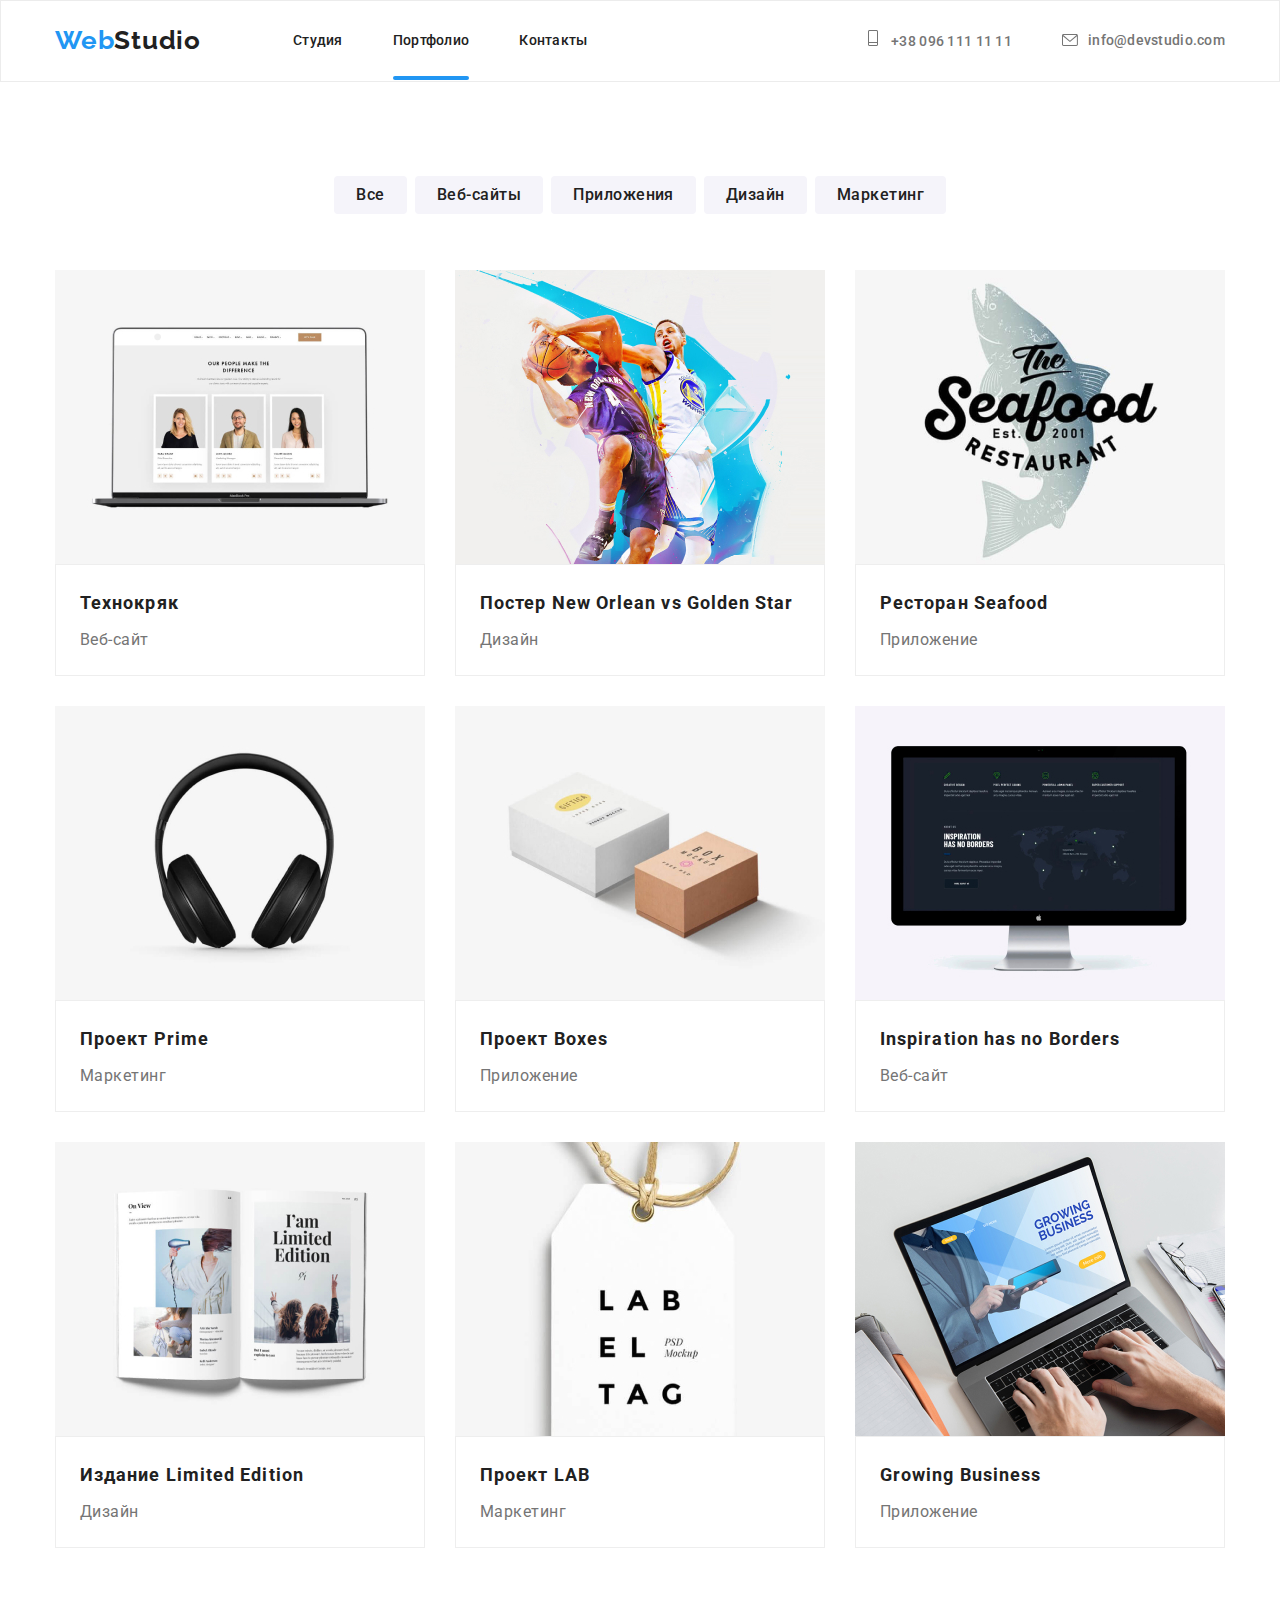
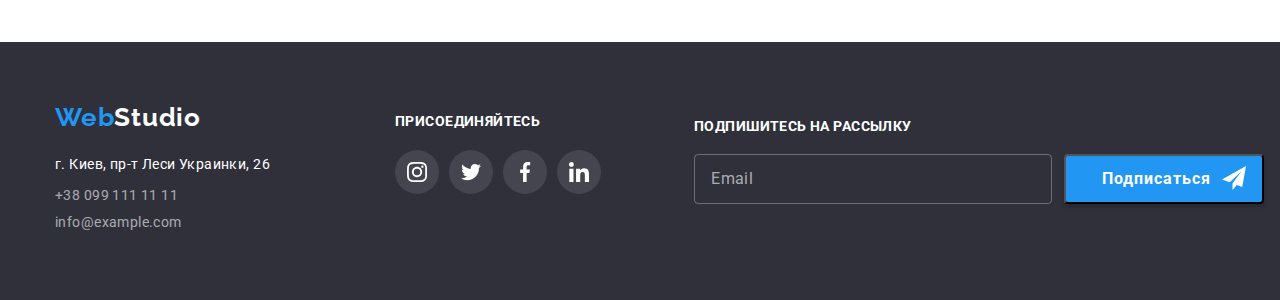
==== commit d447b6fc: "Aded main.min scc" ====
--- a/portfolio.html
+++ b/portfolio.html
@@ -16,7 +16,7 @@
       rel="stylesheet"
       href="https://cdnjs.cloudflare.com/ajax/libs/animate.css/4.1.1/animate.min.css"
     />
-    <link rel="stylesheet" href="./css/styles.css" />
+    <link rel="stylesheet" href="./css/portfolio.min.css" />
   </head>
   <body>
     <!-- Header-->
--- a/css/portfolio.min.css
+++ b/css/portfolio.min.css
@@ -0,0 +1,2 @@
+:root{--accent-font: 'Roboto', sans-serif;--secondary-font: 'Raleway', sans-serif;--accent-color: #757575;--secondary-color: #212121;--hover-color: #2196f3}.visually-hidden{position:absolute !important;clip:rect(1px 1px 1px 1px);clip:rect(1px, 1px, 1px, 1px);padding:0 !important;border:0 !important;height:1px !important;width:1px !important;overflow:hidden}body{font-family:roboto, sans-serif;font-style:normal}.list{list-style:none}.link{text-decoration:none}ul{list-style:none}p,ul,h1,h2,h3{margin:0;padding:0}.section{padding-top:94px;padding-bottom:94px}a{text-decoration:none}img{display:block}.container{width:1200px;margin-left:auto;margin-right:auto;padding-left:15px;padding-right:15px}.social-list{display:flex;justify-content:space-between;padding-left:32px;padding-right:32px;padding-top:16px;padding-bottom:30px}.social-list-link{display:flex;align-items:center;justify-content:center;width:44px;height:44px;border-radius:50%;background-color:#ffffff;fill:#ffffff;transition:background-color 250ms cubic-bezier(0.4, 0, 0.2, 1)}.social-list-link:hover,.social-list-link:focus{background-color:#2196f3;color:#ffffff}.social-list-link:hover .social-list-svg,.social-list-link:focus .social-list-svg{fill:currentColor}.social-list-svg{width:20px;height:20px;fill:#afb1b8;transition:all 250ms cubic-bezier(0.4, 0, 0.2, 1)}.header{padding-top:24px;padding-bottom:25px}.header .container{display:flex;align-items:center;background-color:#ffffff}.logo{font-family:Raleway;font-weight:bold;font-size:26px;line-height:1.192;letter-spacing:0.03em;color:#2196f3}.logo-link{margin-right:92px;animation-duration:1000ms;animation-iteration-count:4}.logo-two{font-family:Raleway;font-weight:bold;font-size:26px;line-height:1.192;letter-spacing:0.03em;color:#212121}.site-nav__studio,.site-nav__link,.site-nav__link{font-family:Roboto;font-style:normal;font-weight:500;font-size:14px;line-height:16px;letter-spacing:0.02em;color:#212121;transition:all 250ms cubic-bezier(0.4, 0, 0.2, 1)}.curent-link{position:relative;padding-bottom:32px}.curent-link::after{position:absolute;left:0;bottom:0;content:'';display:block;width:100%;height:4px;border-radius:2px;background-color:#2196f3;transition:all 250ms cubic-bezier(0.4, 0, 0.2, 1)}.navigation{display:flex;align-items:center}.site-nav{display:flex}.site-nav__item:not(:last-child){margin-right:50px}.site-nav__link{font-weight:500;font-size:14px;line-height:1.142;letter-spacing:0.02em;color:#212121;transition:all 250ms cubic-bezier(0.4, 0, 0.2, 1)}.address{font-style:normal}.header .address{margin-left:auto}.header__list{display:flex;align-content:center;align-items:center}.header-mail__link{display:flex;align-items:center;font-weight:500;font-size:14px;line-height:1.142;letter-spacing:0.02em;color:#757575;align-content:center;transition:all 250ms cubic-bezier(0.4, 0, 0.2, 1)}.header-tel__link{font-weight:500;font-size:14px;line-height:1.142;letter-spacing:0.02em;color:#757575;margin-right:50px;transition:all 250ms cubic-bezier(0.4, 0, 0.2, 1)}.header-mail__icon-emailsvg{padding:0;border:none;width:16px;height:12px;margin-right:10px;fill:currentColor}.header-mail__icon-emailsvg:hover{fill:#2196f3}.header-tel__icon-telsvg:hover{fill:#2196f3}.header-tel__icon-telsvg{padding:0;border:none;width:10px;height:16px;margin-right:10px;fill:currentColor}.nav-link:hover,.nav-link:focus,.site-nav__studio:hover,.site-nav__studio:focus,.site-nav__link:hover,.site-nav__link:focus,.header-mail__link:hover,.header-mail__link:focus,.header-tel__link:hover,.header-tel__link:focus{color:#2196f3}.Hero{background:#2f303a;align-items:center;padding-top:200px;padding-bottom:200px}.overlay{height:600px;margin-left:auto;margin-right:auto;background-image:linear-gradient(to right, rgba(47,48,58,0.4), rgba(47,48,58,0.4)),url("../images/hero/hero.png.png");background-size:cover}.wraper-title__hero{font-family:Roboto;font-weight:900;font-size:44px;line-height:1.364;text-align:center;letter-spacing:0.06em;text-transform:uppercase;color:#ffffff;align-content:center}.wraper-title{padding-left:30px}.page-footer{background:#2f303a;display:block}.page-footer>.container{display:flex;align-items:center}.nav-footer{padding-top:60px;padding-bottom:60px}.nav-footer__wraper{padding-bottom:20px}.logo-footer{font-family:Raleway;font-weight:bold;font-size:26px;line-height:1.192;letter-spacing:0.03em;color:#2196f3}.logo-footer-two{font-family:Raleway;font-weight:bold;font-size:26px;line-height:1.192;letter-spacing:0.03em;color:#ffffff}.footer-map-link{font-family:Roboto;font-weight:normal;font-size:14px;line-height:1, 714;letter-spacing:0.03em;color:#ffffff;padding-top:20px}.tel-item,.mail-item{padding-top:9px}.footer-tel-link,.footer-mail-link{font-family:Roboto;font-weight:normal;font-size:14px;line-height:1, 714;letter-spacing:0.03em;color:rgba(255,255,255,0.6)}.social-wraper{display:block;min-width:206px;height:120px;margin-left:102px;margin-bottom:20px}.join{display:inline-block;margin-bottom:21px;font-style:normal;font-weight:700;font-size:14px;line-height:1.143;letter-spacing:0.03em;text-transform:uppercase;color:#ffffff;text-align:left;padding-top:12px}.footer-social-list{display:flex;width:206px;justify-content:space-between}.footer-social-list-link{display:flex;align-items:center;justify-content:center;width:44px;height:44px;border-radius:50%;background-color:rgba(255,255,255,0.1);fill:rgba(255,255,255,0.1);transition:all 250ms cubic-bezier(0.4, 0, 0.2, 1)}.footer-social-list-link:hover,.footer-list-link:focus{background-color:#2196f3;color:#ffffff}.footer-social-list-link:hover .footer-social-list-svg,.footer-social-list-link:focus .footer-social-list-svg{fill:currentColor}.footer-social-list-svg{width:20px;height:20px;fill:#ffffff}.footer-subscribe-wraper{display:block;width:570px;height:86px;margin-left:93px;margin-bottom:20px}.subscribe-form{display:inline-flex;align-items:center}.subscribe-letter{display:flex;font-style:normal;font-weight:bold;font-size:14px;line-height:1.142;letter-spacing:0.03em;text-transform:uppercase;color:#ffffff;margin-bottom:20px}.modal-form-subscrib{display:block;width:358px;height:50px;border:1px solid rgba(255,255,255,0.3);box-sizing:border-box;border-radius:4px;padding-left:16px;background-color:transparent;color:rgba(255,255,255,0.6)}.modal-form-subscrib::placeholder{font-style:normal;font-weight:normal;font-size:16px;line-height:1.25;display:flex;align-items:center;letter-spacing:0.03em;color:rgba(255,255,255,0.6)}.modal-subscribe-button{width:200px;height:50px;background-color:#2196f3;box-shadow:0px 4px 4px rgba(0,0,0,0.15);border-radius:4px;margin-left:12px}.modal-subscribe-link{width:109px;height:30px;font-style:normal;font-weight:bold;font-size:16px;line-height:1.875;display:flex;align-items:center;text-align:center;letter-spacing:0.06em;color:#ffffff;padding-left:30px}.modal-subscribe-button-wraper{position:relative;cursor:pointer}.modal-subscribe-button{cursor:pointer}.modal-subscribe-button::after{content:'';display:block;width:24px;height:24px;background-color:transparent;background-repeat:no-repeat;background-position:center;padding-left:10px;position:relative;cursor:pointer}.iconsend::after{position:absolute;background-image:url("../images/SVG/icon.send.svg.svg");top:50;right:50;transform:translate(150px, -28px)}.portfolio-header .container{align-items:center;display:flex}.portfolio-header{border:1px solid #ececec;padding-top:24px;padding-bottom:25px;background-color:#ffffff}.link-portfolio-link{display:block;margin-right:92px;animation-duration:1000ms;animation-iteration-count:4}.logo-list{font-family:Raleway;font-style:normal;font-weight:bold;font-size:26px;line-height:1.19;letter-spacing:0.03em;color:#2196f3}.logo-list2{font-family:Raleway;font-style:normal;font-weight:bold;font-size:26px;line-height:1.19;letter-spacing:0.03em;color:#212121}.navigation{display:flex}.header__list{display:flex}.address{margin-left:auto}.site-nav__link:hover,.site-nav__link:focus,.site-nav__portfolio:hover,.site-nav__portfolio:focus,.header-mail__link:hover,.header-mail__link:focus,.header-tel__link:hover,.header-tel__link:focus{color:#2196f3}.site-nav__portfolio{font-weight:500;font-size:14px;line-height:0.87;letter-spacing:0.02em;color:#212121;transition:all 250ms cubic-bezier(0.4, 0, 0.2, 1)}.main{background:#e5e5e5;position:absolute;width:1170px;height:1360px;left:215px;top:174px}.filters{padding-top:94px}.filters-list{display:flex;justify-content:center}.wrapper-filters{justify-content:center}.filters-item:not(:last-child){margin-right:8px}.choose-button-filters:hover,.choose-button-filters:focus{color:#ffffff;background-color:#2196f3;box-shadow:0px 3px 1px rgba(0,0,0,0.1),0px 1px 2px rgba(0,0,0,0.08),0px 2px 2px rgba(0,0,0,0.12);cursor:pointer}.choose-button-filters{font-weight:500;font-size:16px;line-height:1.62;text-align:center;letter-spacing:0.03em;color:#212121;background:#f5f4fa;padding:6px 22px;border:none;border-radius:4px;min-width:73px;padding:6px 22px;cursor:pointer;transition:all 250ms cubic-bezier(0.4, 0, 0.2, 1)}.title-works{font-weight:bold;font-size:18px;line-height:2;letter-spacing:0.06em;color:#212121;margin:0}.item-works-img{display:block}.portfolio-works{padding-top:56px;padding-bottom:94px}.portfolio-works-list{display:flex;flex-wrap:wrap}.item-works:nth-child(3n){margin-right:0px}.item-works:nth-last-child(-n+3){margin-bottom:0px}.item-works-img::before{display:inline-block;position:absolute;contain:'';background:rgba(33,150,243,0.9);width:100%;height:100%}.works-contant{padding:20px 24px;background:#ffffff;border:1px solid #eeeeee;box-sizing:border-box;cursor:pointer}.item-works:hover{box-shadow:0px 1px 1px rgba(0,0,0,0.12),0px 4px 4px rgba(0,0,0,0.06),1px 4px 6px rgba(0,0,0,0.16);cursor:pointer}.projects-name{font-weight:normal;font-size:16px;line-height:1.87;letter-spacing:0.03em;color:#757575;padding-top:4px;margin:0}.item-works{width:370px;margin-right:30px;margin-bottom:30px}.item-works:hover .overlay-portfolio{transform:translateY(0%)}.works-img-wraper{position:relative;overflow:hidden}.overlay-portfolio{position:absolute;top:0;right:0;background-color:rgba(33,150,243,0.9);width:100%;height:100%;transform:translateY(100%);transition:all 250ms cubic-bezier(0.4, 0, 0.2, 1)}.text{font-style:normal;font-weight:normal;font-size:18px;line-height:1.556;letter-spacing:0.03em;color:#ffffff;padding-top:63px;padding-right:24px;padding-left:24px}.page-footer{background:#2f303a;display:block}.page-footer>.container{display:flex;align-items:center}.logo-footer{font-family:Raleway;font-weight:bold;font-size:26px;line-height:1.192;letter-spacing:0.03em;color:#2196f3}.footer-map-link{font-family:Roboto;font-weight:normal;font-size:14px;line-height:1.714;letter-spacing:0.03em;color:#ffffff;padding-top:20px}.footer-map-item-list,.footer-item-tel,.footer-item-mail{padding-bottom:9px}.footer-tel-link,.footer-mail-link{font-weight:normal;font-size:14px;line-height:1.14;letter-spacing:0.03em;color:rgba(255,255,255,0.6)}.tel-item,.mail-item{padding-top:9px}.footer-map-link:hover,.footer-map-link:focus,.footer-tel-link:hover,.footer-tel-link:focus,.footer-mail-link:hover,.footer-mail-link:focus{color:#2196f3}
+/*# sourceMappingURL=portfolio.min.css.map */